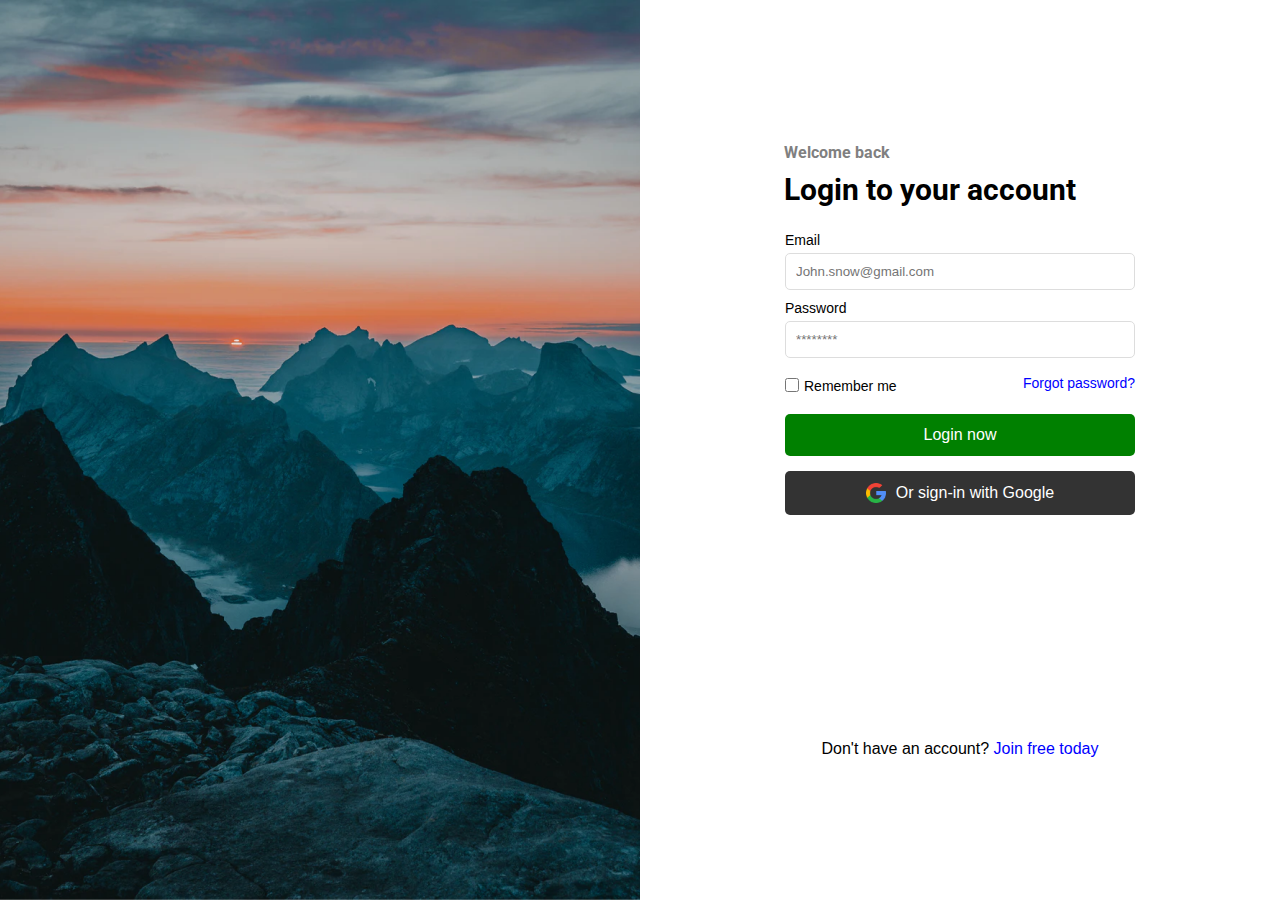
==== index.html @ 93dd9993 "done html css code" ====
<!DOCTYPE html>
<html lang="en">
<head>
    <meta charset="UTF-8">
    <meta name="viewport" content="width=device-width, initial-scale=1.0">
    <title>Login Page</title>
    <link href='https://fonts.googleapis.com/css?family=Roboto' rel='stylesheet'>
    <link rel="stylesheet" href="css/login.css">
</head>
<body>
    <div class="container">
        <div class="left-section">
            <img src="image/bg.png" alt="Background Image">
        </div>
        <div class="right-section">
            <div class= "message">
            <h3>Welcome back</h3>
            <h1>Login to your account</h1> </div>

            <form>
                <label for="email">Email</label>
                <input type="email" id="email" placeholder="John.snow@gmail.com" required>
                
                <label for="password">Password</label>
                <input type="password" id="password" placeholder="********" required>
                
                <div class="options">
                    <label for="remember">
                        <input type="checkbox" id="remember"> Remember me
                    </label>
                    <a href="#">Forgot password?</a>
                </div>
                
                
                <button type="submit" class="login-btn">Login now</button>
               <button type="button" class="google-btn">
                    <img src="image/search.png" alt="Google Logo">
                    Or sign-in with Google
                </button>
            </form>
            <p class = "noaccount">Don't have an account? <a href="#">Join free today</a></p>
        </div>
    </div>
</body>
</html>
---- css/login.css ----
* {
    margin: 0;
    padding: 0;
    box-sizing: border-box;
    font-family: Arial, sans-serif;
}

body {
    margin: 0%;
    padding: 0%;
    display: flex;
    justify-content: center;
    align-items: center;
    height: 100vh;
    background-color: #f4f4f4;
}

.container {
    display: flex;
    width: 100vw;
    height: 100vh;
    background: #fff;
    box-shadow: 0 0 10px rgba(0, 0, 0, 0.1);
    overflow: hidden;
}

.left-section {
    width: 50%;
}

.left-section img {
    width: 100%;
    height: 100%;
    object-fit: cover;
}

.right-section {
    width: 50%;
    padding: 40px;
    display: flex;
    flex-direction: column;
    justify-content: center;
    align-items: center;
}

.message {
    width: 80%;
    padding-left: 48px;
}

h1 {
    font-family: 'Roboto';
    font-size: 30px;
    margin-bottom: 15px;

}

h3 {
    font-family: 'Roboto';
    font-size: 16px;
    margin-bottom: 10px;
    color: gray;
}

form {
    display: flex;
    flex-direction: column;
    width: 350px;
}

label {
    font-size: 14px;
    margin: 10px 0 5px;
}

input {
    padding: 10px;
    width: 100%;
    border: 1px solid #ddd;
    border-radius: 5px;
}

.options {
    display: flex;
    justify-content: space-between;
    align-items: center;
    font-size: 14px;
    margin-top: 10px;
    white-space: nowrap;
}

.options label {
    display: flex;
    align-items: center;
    gap: 5px;
    padding-right: 30px;
}

.options input[type="checkbox"] {
    width: 14px;
    height: 14px;
    margin: 0;
    vertical-align: middle;
    position: relative;
    top: -1px;
}

.options a {
    text-decoration: none;
    color: blue;
}

button {
    padding: 12px;
    border: none;
    border-radius: 5px;
    font-size: 16px;
    cursor: pointer;
    margin-top: 15px;
}

.login-btn {
    background: green;
    color: white;
}

.google-btn {
    display: flex;
    align-items: center;
    justify-content: center;
    background: #333;
    color: white;
}

.google-btn img {
    width: 20px;
    margin-right: 10px;
}

.noaccount {
    font-size: 16px;
    text-align: center;
    margin-top: 25vh;
}

.noaccount a {
    color: blue;
    text-decoration: none;
}

@media screen and (max-width: 768px) {
    .container {
        flex-direction: column;
        height: auto;
    }

    .left-section {
        width: 100%;
        height: 35vh;
    }

    .right-section {
        width: 100%;
        height: auto;
        padding: 20px;
    }

    .message {
        width: 100%;
        text-align: center;
    }

    form {
        width: 100%;
        max-width: 400px;
    }

    .options label {
        margin-bottom: 5px;
    }

    .noaccount {
        margin-top: 10vh;
    }

}

@media screen and (max-width: 480px) {
    .left-section {
        display: none;
    }

    .right-section {
        width: 100%;
        height: 100vh;
        justify-content: center;
        align-items: center;
        text-align: start;
        padding: 15px;
    }

    .message {
        width: 90%;
        padding: 0;
    }

    form {
        width: 90%;
    }

    .options label {
        margin-bottom: 5px;
    }

    .noaccount {
        margin-top: 25vh;
    }
}
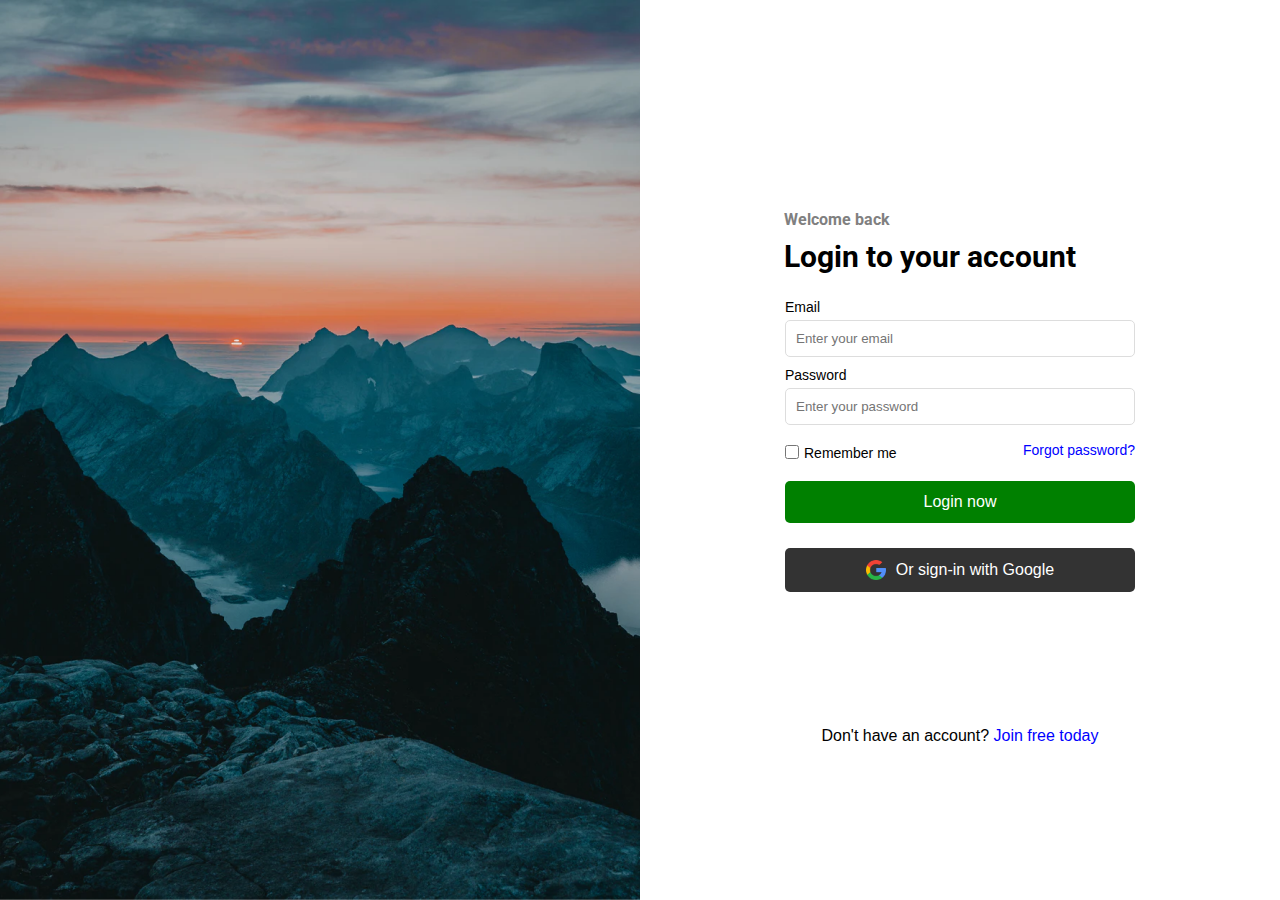
==== commit 69a5b2f1: "done validation by using JS" ====
--- a/index.html
+++ b/index.html
@@ -13,16 +13,17 @@
             <img src="image/bg.png" alt="Background Image">
         </div>
         <div class="right-section">
-            <div class= "message">
-            <h3>Welcome back</h3>
-            <h1>Login to your account</h1> </div>
+            <div class="message">
+                <h3>Welcome back</h3>
+                <h1>Login to your account</h1>
+            </div>
 
-            <form>
+            <form onsubmit="return validateLogin(event)">
                 <label for="email">Email</label>
-                <input type="email" id="email" placeholder="John.snow@gmail.com" required>
+                <input type="email" id="email" placeholder="Enter your email">
                 
                 <label for="password">Password</label>
-                <input type="password" id="password" placeholder="********" required>
+                <input type="password" id="password" placeholder="Enter your password">
                 
                 <div class="options">
                     <label for="remember">
@@ -30,16 +31,20 @@
                     </label>
                     <a href="#">Forgot password?</a>
                 </div>
-                
-                
+
                 <button type="submit" class="login-btn">Login now</button>
-               <button type="button" class="google-btn">
+                 
+                <p id="error-message"></p> <!-- Error message will be displayed here -->
+                <button type="button" class="google-btn">
                     <img src="image/search.png" alt="Google Logo">
                     Or sign-in with Google
                 </button>
             </form>
-            <p class = "noaccount">Don't have an account? <a href="#">Join free today</a></p>
+
+            <p class="noaccount">Don't have an account? <a href="#">Join free today</a></p>
         </div>
     </div>
+
+    <script src="js/login.js"></script> <!-- Linking JavaScript -->
 </body>
 </html>
--- a/css/login.css
+++ b/css/login.css
@@ -60,6 +60,7 @@
     font-size: 16px;
     margin-bottom: 10px;
     color: gray;
+    margin-top: 6vh;
 }
 
 form {
@@ -140,12 +141,18 @@
 .noaccount {
     font-size: 16px;
     text-align: center;
-    margin-top: 25vh;
+    margin-top: 15vh;
 }
 
 .noaccount a {
     color: blue;
     text-decoration: none;
+}
+#error-message {
+    color: red;
+    font-size: 14px;
+    margin-top: 10px;
+    text-align: center;
 }
 
 @media screen and (max-width: 768px) {
@@ -180,7 +187,7 @@
     }
 
     .noaccount {
-        margin-top: 10vh;
+        margin-top: 5vh;
     }
 
 }
@@ -213,6 +220,6 @@
     }
 
     .noaccount {
-        margin-top: 25vh;
+        margin-top: 18vh;
     }
 }